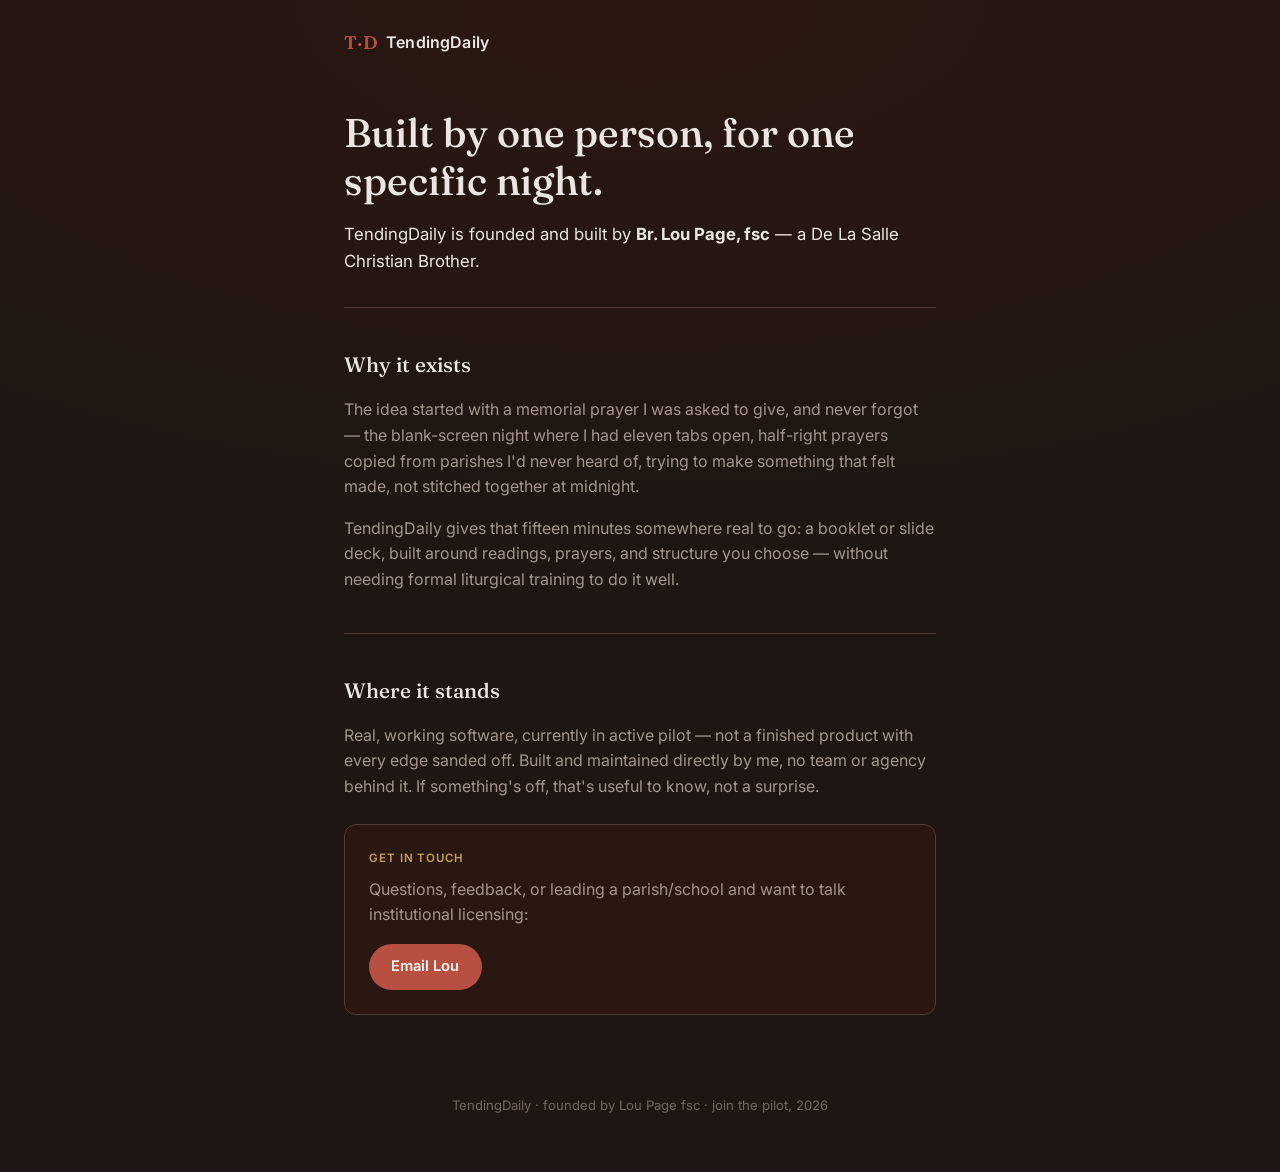
==== about.html @ 870e1d35 "Sync landing page from TendingDaily@7552f2627cc9c32743590287444f33783a6c4552" ====
<!DOCTYPE html>
<html lang="en">
<head>
<meta charset="UTF-8">
<meta name="viewport" content="width=device-width, initial-scale=1">
<title>About — TendingDaily</title>
<meta name="description" content="Who built TendingDaily, and why.">
<link rel="preconnect" href="https://fonts.googleapis.com">
<link rel="preconnect" href="https://fonts.gstatic.com" crossorigin>
<link href="https://fonts.googleapis.com/css2?family=Fraunces:opsz,wght@9..144,400;9..144,500;9..144,600&family=Inter:wght@400;500;600&display=swap" rel="stylesheet">
<script async src="https://www.googletagmanager.com/gtag/js?id=G-HCT4HWGS5W"></script>
<script>
  window.dataLayer = window.dataLayer || [];
  function gtag(){dataLayer.push(arguments);}
  gtag('js', new Date());
  gtag('config', 'G-HCT4HWGS5W');
</script>
<style>
  :root {
    --terracotta: oklch(56.2% 0.138 29.8);
    --terracotta-deep: oklch(49.5% 0.124 29.2);
    --gold: oklch(72% 0.10 80);
    --ink: oklch(93% 0.008 53);
    --ink-soft: oklch(68% 0.02 50);
    --ink-faint: oklch(52% 0.02 50);
    --paper: oklch(21% 0.016 40);
    --vellum: oklch(23% 0.035 38);
    --border: oklch(38% 0.03 40);
    --on-terracotta: oklch(98.2% 0.004 53);
    --font-display: 'Fraunces', Georgia, 'Times New Roman', serif;
    --font-body: 'Inter', -apple-system, BlinkMacSystemFont, sans-serif;
  }
  * { box-sizing: border-box; }
  html { scroll-behavior: smooth; }
  body {
    margin: 0;
    background: radial-gradient(ellipse 120% 60% at 50% 0%, var(--vellum), var(--paper) 70%);
    color: var(--ink);
    font-family: var(--font-body);
    line-height: 1.6;
    -webkit-font-smoothing: antialiased;
  }
  .wrap { max-width: 640px; margin: 0 auto; padding: 0 1.5rem; }
  header.site {
    display: flex;
    align-items: center;
    gap: 0.5rem;
    padding: 1.75rem 1.5rem;
    max-width: 640px;
    margin: 0 auto;
  }
  header.site a { display: flex; align-items: center; gap: 0.5rem; text-decoration: none; color: inherit; }
  header.site .mark { font-family: var(--font-display); color: var(--terracotta); font-weight: 600; font-size: 1.15rem; letter-spacing: 0.02em; }
  header.site .name { font-weight: 600; letter-spacing: 0.01em; }
  section { padding: 2.5rem 0; }
  section.hero { padding-top: 1.5rem; padding-bottom: 2rem; }
  section + section { border-top: 1px solid var(--border); }
  h1 { font-family: var(--font-display); font-weight: 500; font-size: clamp(1.9rem, 5vw, 2.5rem); line-height: 1.2; margin: 0 0 1rem; color: var(--ink); }
  h2 { font-family: var(--font-display); font-weight: 500; font-size: 1.3rem; margin: 0 0 1rem; color: var(--ink); }
  p { color: var(--ink-soft); margin: 0 0 1rem; }
  p:last-child { margin-bottom: 0; }
  p.lead { color: var(--ink); font-size: 1.05rem; }
  .card {
    background: var(--vellum);
    border: 1px solid var(--border);
    border-radius: 0.75rem;
    padding: 1.5rem;
  }
  .card .kicker { font-size: 0.72rem; text-transform: uppercase; letter-spacing: 0.08em; color: var(--gold); margin: 0 0 0.6rem; font-weight: 600; }
  .btn {
    display: inline-block;
    padding: 0.7rem 1.4rem;
    border-radius: 999px;
    font-weight: 600;
    font-size: 0.92rem;
    text-decoration: none;
    font-family: var(--font-body);
    background: var(--terracotta);
    color: var(--on-terracotta);
  }
  .btn:hover { background: var(--terracotta-deep); }
  footer { padding: 2.5rem 0 3.5rem; text-align: center; }
  footer p { font-size: 0.82rem; color: var(--ink-faint); }
  footer a { color: var(--ink-faint); }
</style>
</head>
<body>

<header class="site">
  <a href="/">
    <span class="mark">T·D</span>
    <span class="name">TendingDaily</span>
  </a>
</header>

<main class="wrap">

  <section class="hero">
    <h1>Built by one person, for one specific night.</h1>
    <p class="lead">TendingDaily is founded and built by <strong>Br. Lou Page, fsc</strong> — a De La Salle Christian Brother.</p>
  </section>

  <section>
    <h2>Why it exists</h2>
    <p>The idea started with a memorial prayer I was asked to give, and never forgot — the blank-screen night where I had eleven tabs open, half-right prayers copied from parishes I'd never heard of, trying to make something that felt made, not stitched together at midnight.</p>
    <p>TendingDaily gives that fifteen minutes somewhere real to go: a booklet or slide deck, built around readings, prayers, and structure you choose — without needing formal liturgical training to do it well.</p>
  </section>

  <section>
    <h2>Where it stands</h2>
    <p>Real, working software, currently in active pilot — not a finished product with every edge sanded off. Built and maintained directly by me, no team or agency behind it. If something's off, that's useful to know, not a surprise.</p>
    <div class="card" style="margin-top:1.5rem;">
      <p class="kicker">Get in touch</p>
      <p style="margin-bottom:1rem;">Questions, feedback, or leading a parish/school and want to talk institutional licensing:</p>
      <a class="btn" href="mailto:ourenglish2019@gmail.com?subject=TendingDaily" onclick="gtag('event','about_contact_click')">Email Lou</a>
    </div>
  </section>

</main>

<footer>
  <p>TendingDaily &middot; founded by Lou Page fsc &middot; join the pilot, 2026</p>
</footer>

</body>
</html>
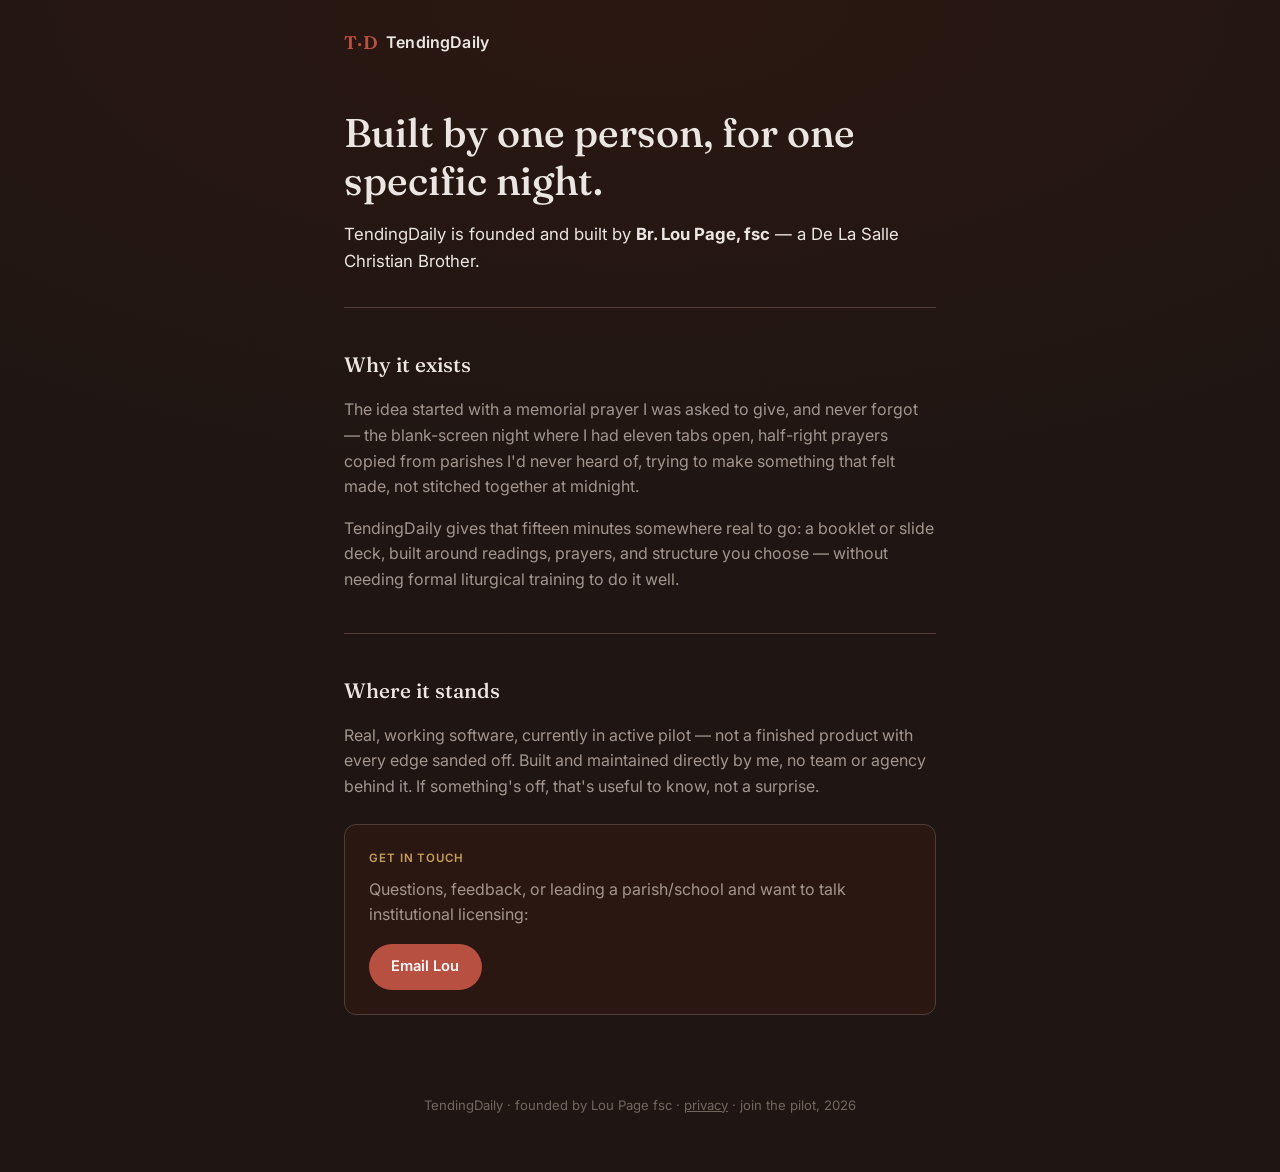
==== commit 7aa0ad1a: "Sync landing page from TendingDaily@5c468976532446432bcbd7b3f8d100862ac8a9dd" ====
--- a/about.html
+++ b/about.html
@@ -119,7 +119,7 @@
 </main>
 
 <footer>
-  <p>TendingDaily &middot; founded by Lou Page fsc &middot; join the pilot, 2026</p>
+  <p>TendingDaily &middot; founded by Lou Page fsc &middot; <a href="/privacy.html">privacy</a> &middot; join the pilot, 2026</p>
 </footer>
 
 </body>
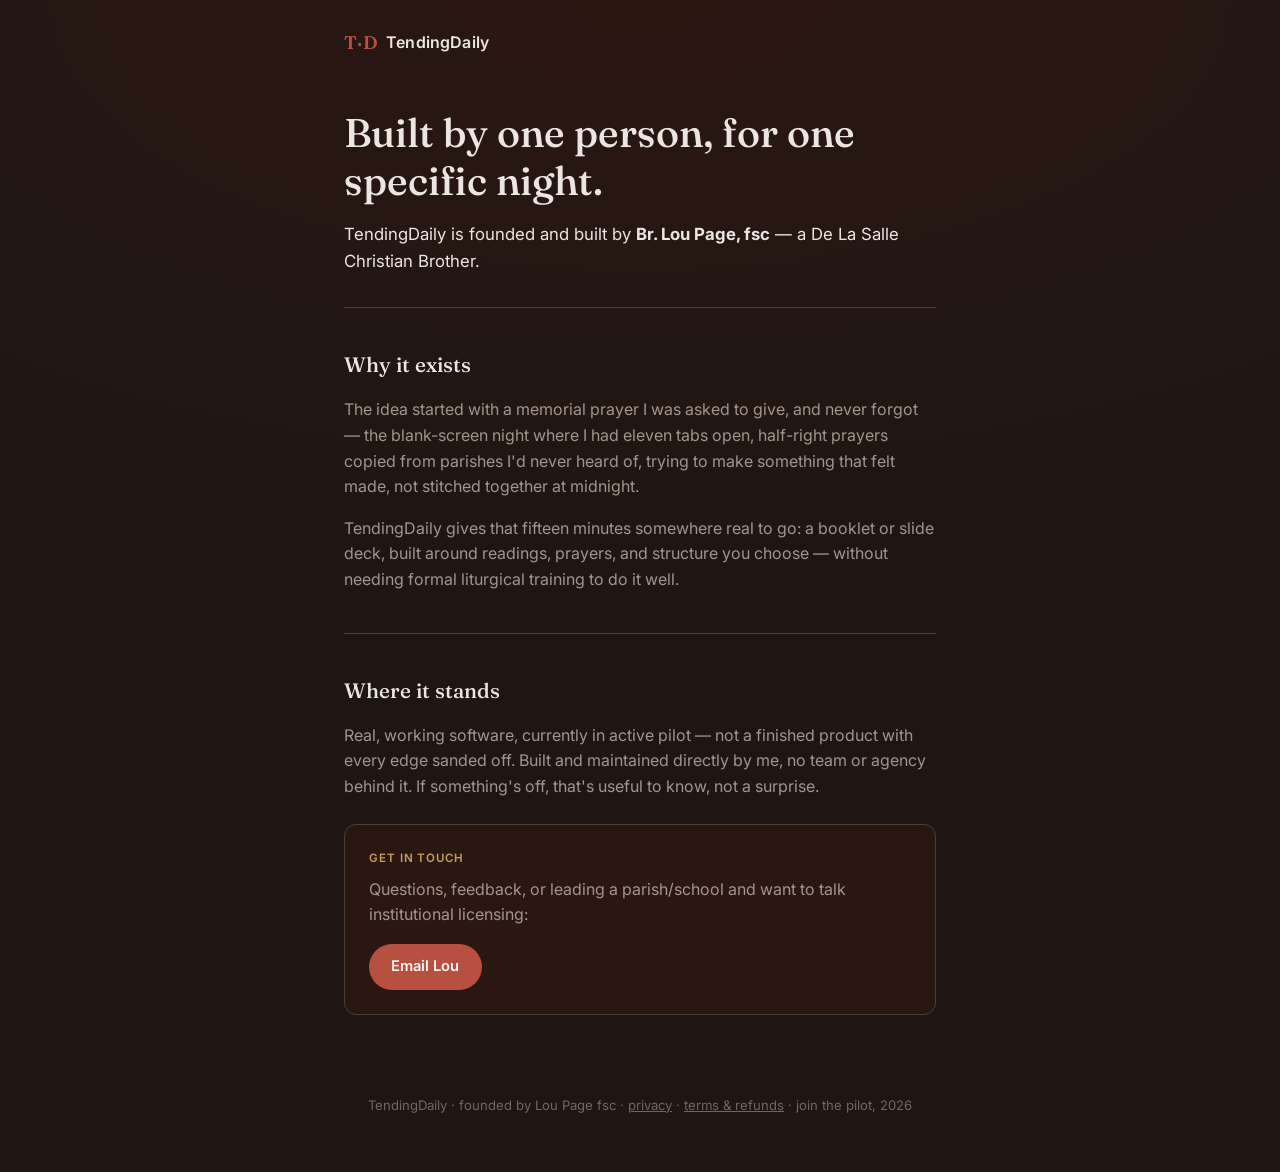
==== commit 41780f40: "Sync landing page from TendingDaily@bb7f7d50a0fe16bbb4cb8b2cedf9a20c2f81bc16" ====
--- a/about.html
+++ b/about.html
@@ -119,7 +119,7 @@
 </main>
 
 <footer>
-  <p>TendingDaily &middot; founded by Lou Page fsc &middot; <a href="/privacy.html">privacy</a> &middot; join the pilot, 2026</p>
+  <p>TendingDaily &middot; founded by Lou Page fsc &middot; <a href="/privacy.html">privacy</a> &middot; <a href="/terms.html">terms &amp; refunds</a> &middot; join the pilot, 2026</p>
 </footer>
 
 </body>
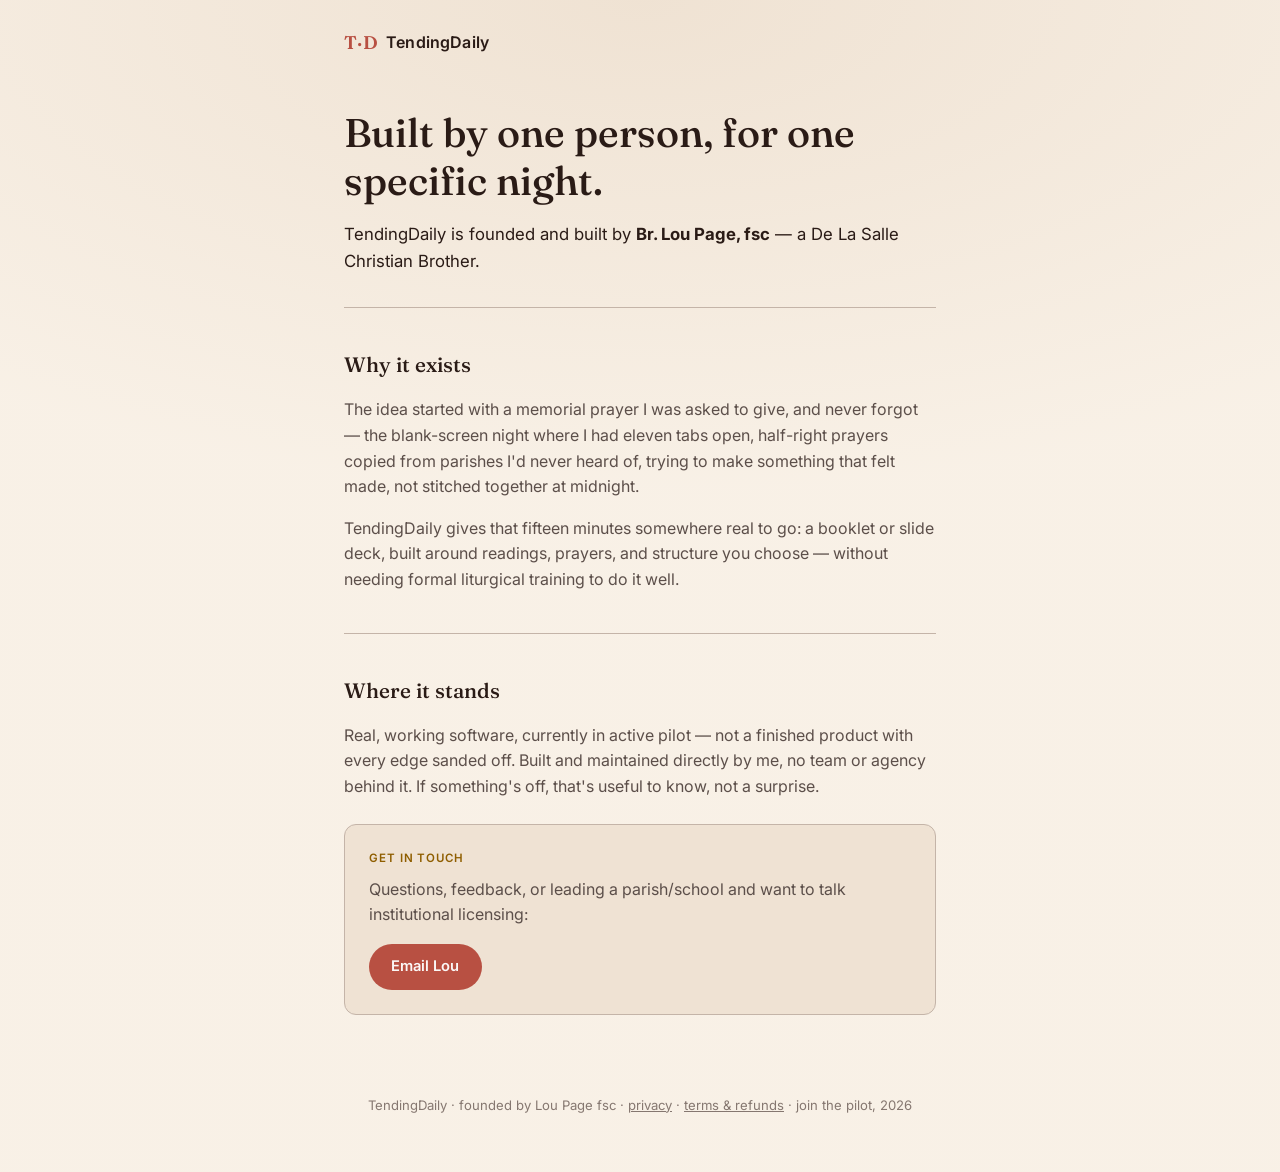
==== commit e2fb25b5: "Sync landing page from TendingDaily@242c21a2e7713216bc538ce866be7b1016a8a515" ====
--- a/about.html
+++ b/about.html
@@ -17,15 +17,17 @@
 </script>
 <style>
   :root {
+    /* Round 53: reverted to light parchment -- see frontend/styles.css's
+       file-header comment for the reasoning. */
     --terracotta: oklch(56.2% 0.138 29.8);
     --terracotta-deep: oklch(49.5% 0.124 29.2);
-    --gold: oklch(72% 0.10 80);
-    --ink: oklch(93% 0.008 53);
-    --ink-soft: oklch(68% 0.02 50);
-    --ink-faint: oklch(52% 0.02 50);
-    --paper: oklch(21% 0.016 40);
-    --vellum: oklch(23% 0.035 38);
-    --border: oklch(38% 0.03 40);
+    --gold: oklch(52% 0.13 80);
+    --ink: oklch(24% 0.025 40);
+    --ink-soft: oklch(44% 0.02 45);
+    --ink-faint: oklch(58% 0.02 50);
+    --paper: oklch(96% 0.016 75);
+    --vellum: oklch(92% 0.025 72);
+    --border: oklch(78% 0.025 60);
     --on-terracotta: oklch(98.2% 0.004 53);
     --font-display: 'Fraunces', Georgia, 'Times New Roman', serif;
     --font-body: 'Inter', -apple-system, BlinkMacSystemFont, sans-serif;
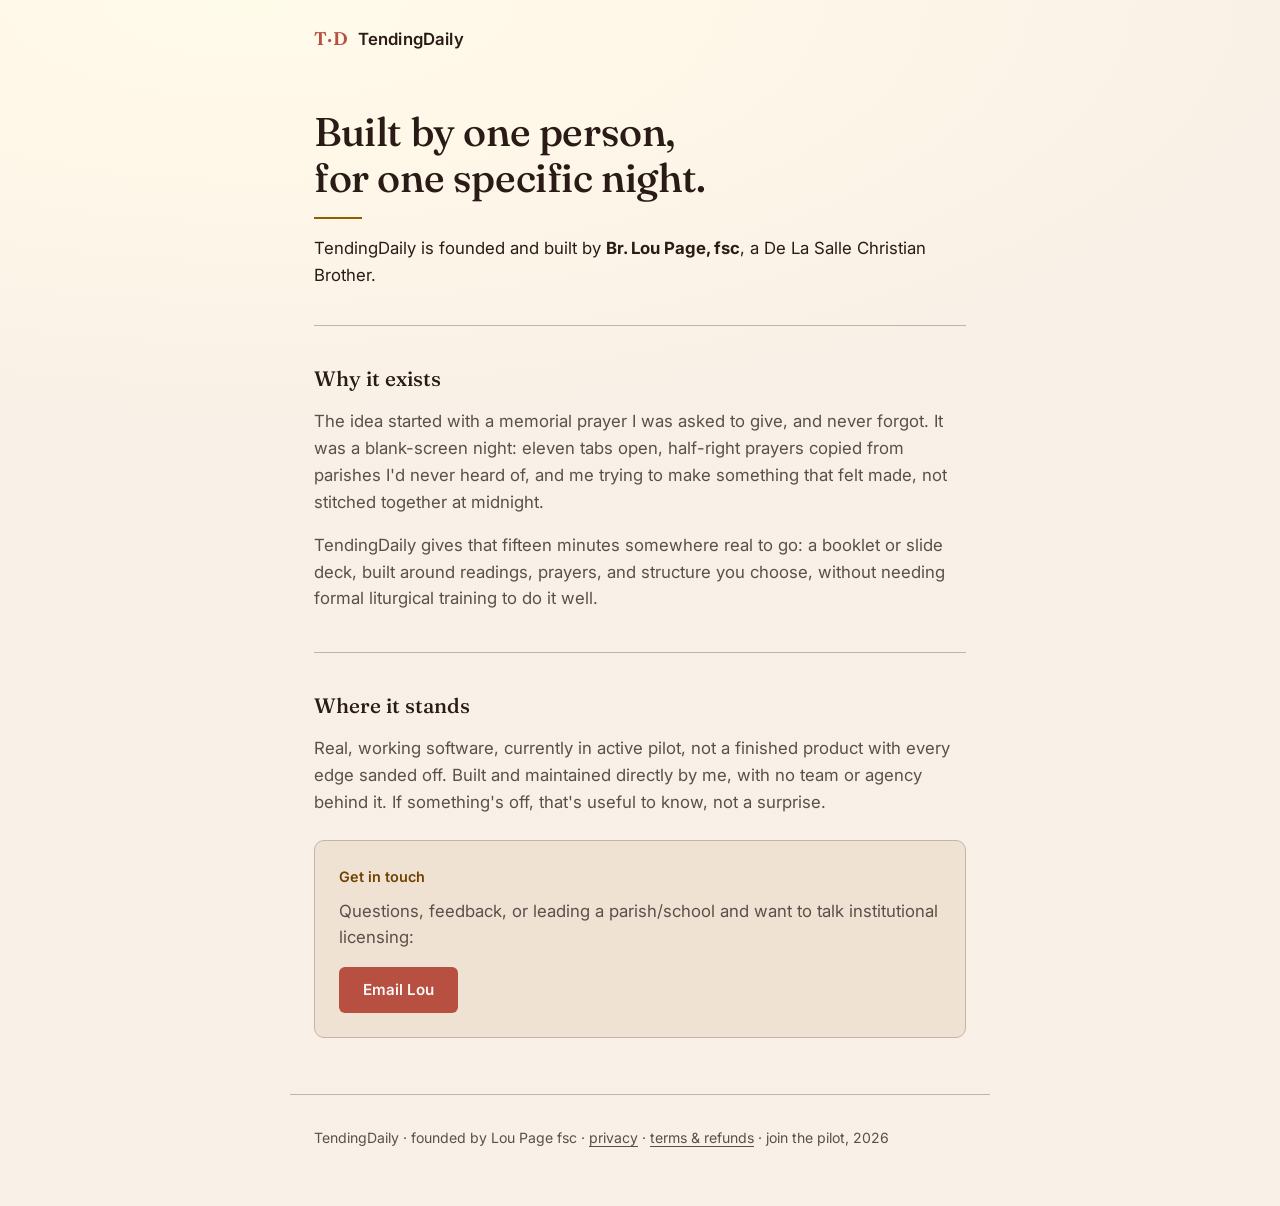
==== commit 14ed528b: "Sync landing page from TendingDaily@bc96e8c4b74b5154d76df13c711ea457cc04abda" ====
--- a/about.html
+++ b/about.html
@@ -3,7 +3,7 @@
 <head>
 <meta charset="UTF-8">
 <meta name="viewport" content="width=device-width, initial-scale=1">
-<title>About — TendingDaily</title>
+<title>About: TendingDaily</title>
 <meta name="description" content="Who built TendingDaily, and why.">
 <link rel="preconnect" href="https://fonts.googleapis.com">
 <link rel="preconnect" href="https://fonts.gstatic.com" crossorigin>
@@ -15,76 +15,8 @@
   gtag('js', new Date());
   gtag('config', 'G-HCT4HWGS5W');
 </script>
-<style>
-  :root {
-    /* Round 53: reverted to light parchment -- see frontend/styles.css's
-       file-header comment for the reasoning. */
-    --terracotta: oklch(56.2% 0.138 29.8);
-    --terracotta-deep: oklch(49.5% 0.124 29.2);
-    --gold: oklch(52% 0.13 80);
-    --ink: oklch(24% 0.025 40);
-    --ink-soft: oklch(44% 0.02 45);
-    --ink-faint: oklch(58% 0.02 50);
-    --paper: oklch(96% 0.016 75);
-    --vellum: oklch(92% 0.025 72);
-    --border: oklch(78% 0.025 60);
-    --on-terracotta: oklch(98.2% 0.004 53);
-    --font-display: 'Fraunces', Georgia, 'Times New Roman', serif;
-    --font-body: 'Inter', -apple-system, BlinkMacSystemFont, sans-serif;
-  }
-  * { box-sizing: border-box; }
-  html { scroll-behavior: smooth; }
-  body {
-    margin: 0;
-    background: radial-gradient(ellipse 120% 60% at 50% 0%, var(--vellum), var(--paper) 70%);
-    color: var(--ink);
-    font-family: var(--font-body);
-    line-height: 1.6;
-    -webkit-font-smoothing: antialiased;
-  }
-  .wrap { max-width: 640px; margin: 0 auto; padding: 0 1.5rem; }
-  header.site {
-    display: flex;
-    align-items: center;
-    gap: 0.5rem;
-    padding: 1.75rem 1.5rem;
-    max-width: 640px;
-    margin: 0 auto;
-  }
-  header.site a { display: flex; align-items: center; gap: 0.5rem; text-decoration: none; color: inherit; }
-  header.site .mark { font-family: var(--font-display); color: var(--terracotta); font-weight: 600; font-size: 1.15rem; letter-spacing: 0.02em; }
-  header.site .name { font-weight: 600; letter-spacing: 0.01em; }
-  section { padding: 2.5rem 0; }
-  section.hero { padding-top: 1.5rem; padding-bottom: 2rem; }
-  section + section { border-top: 1px solid var(--border); }
-  h1 { font-family: var(--font-display); font-weight: 500; font-size: clamp(1.9rem, 5vw, 2.5rem); line-height: 1.2; margin: 0 0 1rem; color: var(--ink); }
-  h2 { font-family: var(--font-display); font-weight: 500; font-size: 1.3rem; margin: 0 0 1rem; color: var(--ink); }
-  p { color: var(--ink-soft); margin: 0 0 1rem; }
-  p:last-child { margin-bottom: 0; }
-  p.lead { color: var(--ink); font-size: 1.05rem; }
-  .card {
-    background: var(--vellum);
-    border: 1px solid var(--border);
-    border-radius: 0.75rem;
-    padding: 1.5rem;
-  }
-  .card .kicker { font-size: 0.72rem; text-transform: uppercase; letter-spacing: 0.08em; color: var(--gold); margin: 0 0 0.6rem; font-weight: 600; }
-  .btn {
-    display: inline-block;
-    padding: 0.7rem 1.4rem;
-    border-radius: 999px;
-    font-weight: 600;
-    font-size: 0.92rem;
-    text-decoration: none;
-    font-family: var(--font-body);
-    background: var(--terracotta);
-    color: var(--on-terracotta);
-  }
-  .btn:hover { background: var(--terracotta-deep); }
-  footer { padding: 2.5rem 0 3.5rem; text-align: center; }
-  footer p { font-size: 0.82rem; color: var(--ink-faint); }
-  footer a { color: var(--ink-faint); }
-</style>
+<meta name="color-scheme" content="light">
+<link rel="stylesheet" href="/doc.css">
 </head>
 <body>
 
@@ -99,18 +31,18 @@
 
   <section class="hero">
     <h1>Built by one person, for one specific night.</h1>
-    <p class="lead">TendingDaily is founded and built by <strong>Br. Lou Page, fsc</strong> — a De La Salle Christian Brother.</p>
+    <p class="lead">TendingDaily is founded and built by <strong>Br. Lou Page, fsc</strong>, a De La Salle Christian Brother.</p>
   </section>
 
   <section>
     <h2>Why it exists</h2>
-    <p>The idea started with a memorial prayer I was asked to give, and never forgot — the blank-screen night where I had eleven tabs open, half-right prayers copied from parishes I'd never heard of, trying to make something that felt made, not stitched together at midnight.</p>
-    <p>TendingDaily gives that fifteen minutes somewhere real to go: a booklet or slide deck, built around readings, prayers, and structure you choose — without needing formal liturgical training to do it well.</p>
+    <p>The idea started with a memorial prayer I was asked to give, and never forgot. It was a blank-screen night: eleven tabs open, half-right prayers copied from parishes I'd never heard of, and me trying to make something that felt made, not stitched together at midnight.</p>
+    <p>TendingDaily gives that fifteen minutes somewhere real to go: a booklet or slide deck, built around readings, prayers, and structure you choose, without needing formal liturgical training to do it well.</p>
   </section>
 
   <section>
     <h2>Where it stands</h2>
-    <p>Real, working software, currently in active pilot — not a finished product with every edge sanded off. Built and maintained directly by me, no team or agency behind it. If something's off, that's useful to know, not a surprise.</p>
+    <p>Real, working software, currently in active pilot, not a finished product with every edge sanded off. Built and maintained directly by me, with no team or agency behind it. If something's off, that's useful to know, not a surprise.</p>
     <div class="card" style="margin-top:1.5rem;">
       <p class="kicker">Get in touch</p>
       <p style="margin-bottom:1rem;">Questions, feedback, or leading a parish/school and want to talk institutional licensing:</p>
--- a/doc.css
+++ b/doc.css
@@ -0,0 +1,116 @@
+/* Shared styles for about / privacy / terms. Tokens mirror index.html and DESIGN.md. */
+:root {
+  --terracotta: oklch(56.2% 0.138 29.8);
+  --terracotta-deep: oklch(49.5% 0.124 29.2);
+  --terracotta-banked: oklch(38% 0.10 29.5);
+  --gold: oklch(52% 0.13 80);
+  --gold-deep: oklch(42% 0.12 78);
+  --ink: oklch(24% 0.025 40);
+  --ink-soft: oklch(44% 0.02 45);
+  --ink-faint: oklch(52% 0.02 50);
+  --paper: oklch(96% 0.016 75);
+  --vellum: oklch(92% 0.025 72);
+  --vellum-deep: oklch(87% 0.035 68);
+  --border: oklch(78% 0.025 60);
+  --on-terracotta: oklch(98.2% 0.004 53);
+  --font-display: 'Fraunces', Georgia, 'Times New Roman', serif;
+  --font-body: 'Inter', -apple-system, BlinkMacSystemFont, 'Segoe UI', sans-serif;
+  --radius-sm: 6px;
+  --radius-md: 10px;
+  --ease-out: cubic-bezier(0.23, 1, 0.32, 1);
+}
+
+* { box-sizing: border-box; }
+html { scroll-behavior: smooth; color-scheme: light; }
+body {
+  margin: 0;
+  background: radial-gradient(ellipse 120% 50% at 20% 0%, oklch(99% 0.025 85), var(--paper) 70%);
+  color: var(--ink);
+  font-family: var(--font-body);
+  font-size: 1.05rem;
+  line-height: 1.6;
+  -webkit-font-smoothing: antialiased;
+}
+
+.wrap { max-width: 700px; margin: 0 auto; padding: 0 1.5rem; }
+
+header.site {
+  display: flex;
+  align-items: baseline;
+  max-width: 700px;
+  margin: 0 auto;
+  padding: 1.5rem 1.5rem;
+}
+header.site a { display: flex; align-items: baseline; gap: 0.6rem; text-decoration: none; color: inherit; }
+header.site a:focus-visible { outline: 2px solid var(--gold); outline-offset: 4px; border-radius: var(--radius-sm); }
+header.site .mark { font-family: var(--font-display); color: var(--terracotta); font-weight: 600; font-size: 1.15rem; letter-spacing: 0.02em; }
+header.site .name { font-weight: 600; letter-spacing: 0.01em; }
+
+section { padding: 2.5rem 0; }
+section.hero { padding-top: 2rem; padding-bottom: 2.25rem; }
+section + section { border-top: 1px solid var(--border); }
+
+h1, h2 { font-family: var(--font-display); font-weight: 500; color: var(--ink); margin: 0 0 1rem; text-wrap: balance; }
+h1 { font-size: clamp(1.9rem, 4.5vw, 2.5rem); line-height: 1.15; letter-spacing: -0.01em; }
+/* Rubric Rule under the page title only */
+h1::after { content: ""; display: block; width: 48px; height: 2px; background: var(--gold); margin-top: 1rem; }
+h2 { font-size: 1.3rem; line-height: 1.25; scroll-margin-top: 1.5rem; }
+
+p { color: var(--ink-soft); margin: 0 0 1rem; max-width: 65ch; }
+p:last-child { margin-bottom: 0; }
+p.lead { color: var(--ink); }
+ul { color: var(--ink-soft); margin: 0 0 1rem; padding-left: 1.2rem; max-width: 65ch; }
+li { margin-bottom: 0.6rem; }
+li:last-child { margin-bottom: 0; }
+li strong { color: var(--ink); }
+
+main a:not(.btn) { color: var(--terracotta-deep); text-underline-offset: 3px; }
+main a:not(.btn):focus-visible { outline: 2px solid var(--gold); outline-offset: 2px; border-radius: 2px; }
+
+.meta { font-size: 0.88rem; color: var(--ink-soft); margin: 0 0 1.5rem; }
+.toc { list-style: none; margin: 0; padding: 0; display: flex; flex-direction: column; gap: 0.5rem; }
+.toc li { margin: 0; }
+.toc a { font-size: 0.98rem; }
+
+.card {
+  background: var(--vellum);
+  border: 1px solid var(--border);
+  border-radius: var(--radius-md);
+  padding: 1.5rem;
+}
+.card .kicker { font-size: 0.9rem; font-weight: 600; color: var(--gold-deep); margin: 0 0 0.6rem; }
+.todo {
+  background: var(--vellum);
+  border: 1px dashed var(--ink-faint);
+  border-radius: var(--radius-sm);
+  padding: 0.8rem 1rem;
+  font-size: 0.9rem;
+  color: var(--gold-deep);
+}
+
+.btn {
+  display: inline-flex;
+  align-items: center;
+  justify-content: center;
+  min-height: 46px;
+  padding: 0.75rem 1.5rem;
+  border-radius: var(--radius-sm);
+  font-family: var(--font-body);
+  font-weight: 600;
+  font-size: 0.95rem;
+  line-height: 1.2;
+  text-decoration: none;
+  background: var(--terracotta);
+  color: var(--on-terracotta);
+  transition: transform 160ms var(--ease-out), background-color 160ms ease;
+}
+.btn:active { transform: scale(0.97); background: var(--terracotta-banked); }
+.btn:focus-visible { outline: 2px solid var(--gold); outline-offset: 2px; }
+@media (hover: hover) and (pointer: fine) {
+  .btn:hover { background: var(--terracotta-deep); }
+}
+
+footer { max-width: 700px; margin: 1rem auto 0; padding: 2rem 1.5rem 3.5rem; border-top: 1px solid var(--border); }
+footer p { font-size: 0.88rem; color: var(--ink-soft); max-width: none; }
+footer a { color: var(--ink-soft); text-underline-offset: 3px; }
+footer a:focus-visible { outline: 2px solid var(--gold); outline-offset: 2px; }
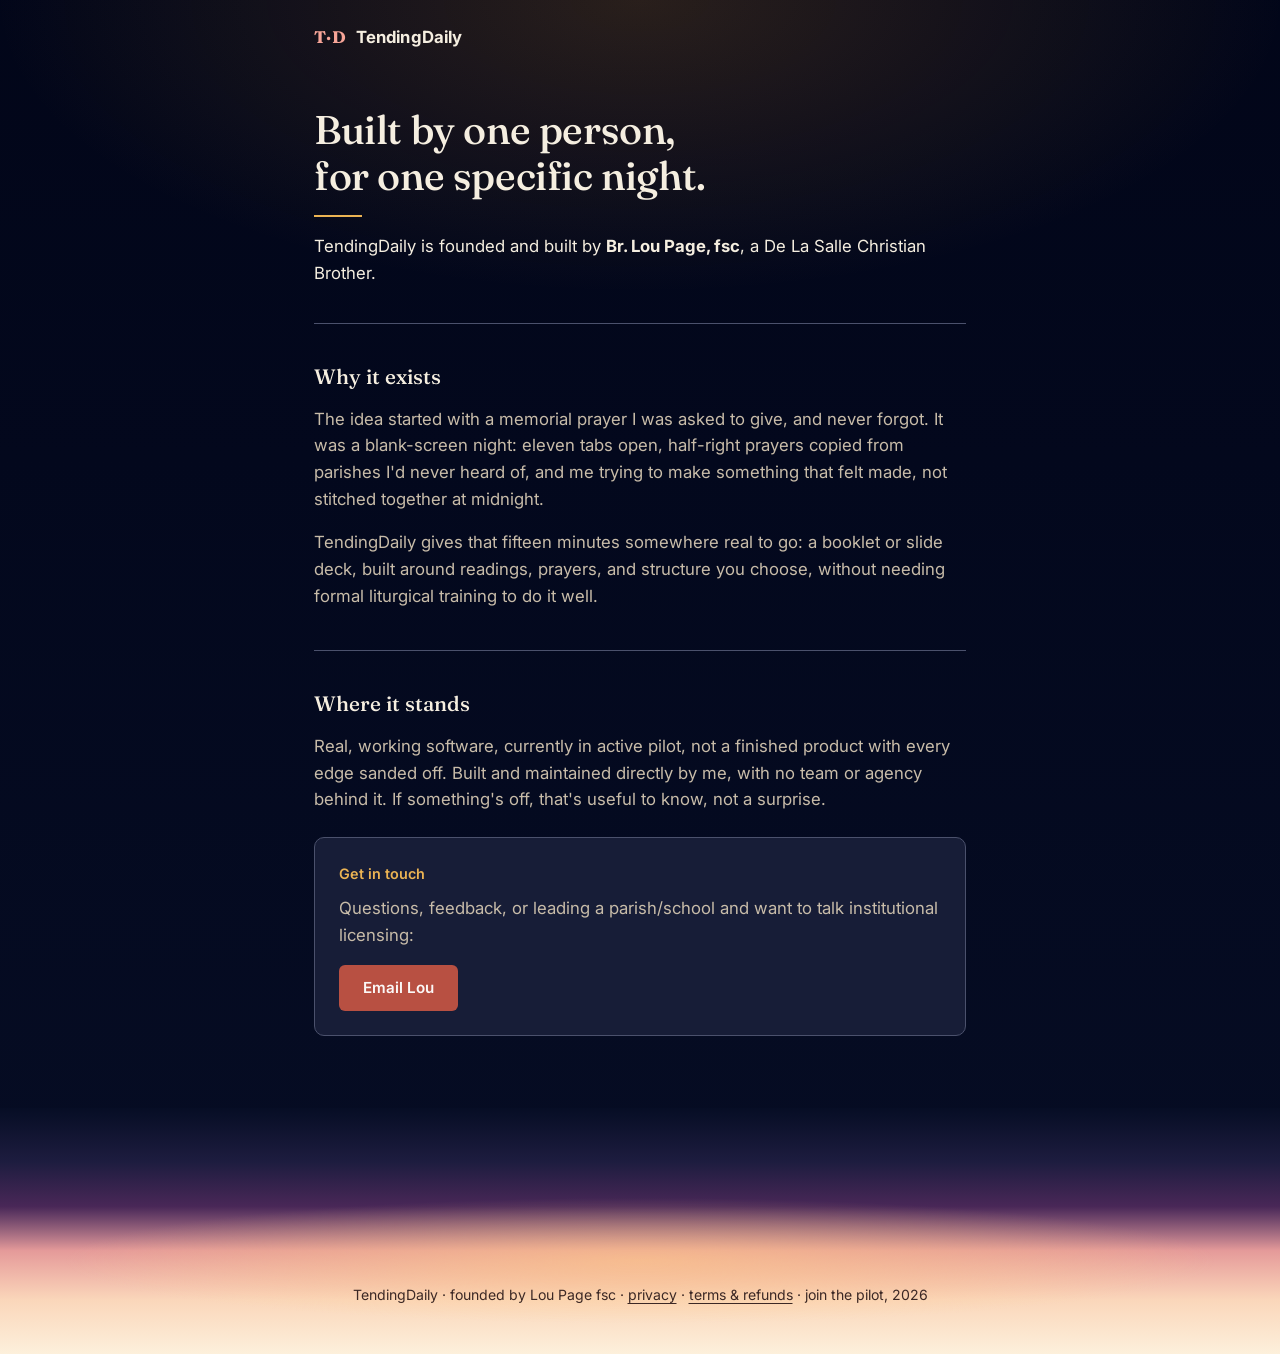
==== commit 48eca5dc: "Sync landing page from TendingDaily@5883c2ad798780b04f4da5fda6e1cd7dc14c1a7a" ====
--- a/about.html
+++ b/about.html
@@ -15,7 +15,7 @@
   gtag('js', new Date());
   gtag('config', 'G-HCT4HWGS5W');
 </script>
-<meta name="color-scheme" content="light">
+<meta name="color-scheme" content="dark">
 <link rel="stylesheet" href="/doc.css">
 </head>
 <body>
--- a/doc.css
+++ b/doc.css
@@ -1,18 +1,22 @@
-/* Shared styles for about / privacy / terms. Tokens mirror index.html and DESIGN.md. */
+/* Shared styles for about / privacy / terms. Same dark-to-light journey as
+   the landing page and the wizard: midnight navy content, then a text-free
+   horizon footer through dusk plum and dawn rose to morning cream. */
 :root {
   --terracotta: oklch(56.2% 0.138 29.8);
   --terracotta-deep: oklch(49.5% 0.124 29.2);
   --terracotta-banked: oklch(38% 0.10 29.5);
-  --gold: oklch(52% 0.13 80);
-  --gold-deep: oklch(42% 0.12 78);
-  --ink: oklch(24% 0.025 40);
-  --ink-soft: oklch(44% 0.02 45);
-  --ink-faint: oklch(52% 0.02 50);
-  --paper: oklch(96% 0.016 75);
-  --vellum: oklch(92% 0.025 72);
-  --vellum-deep: oklch(87% 0.035 68);
-  --border: oklch(78% 0.025 60);
   --on-terracotta: oklch(98.2% 0.004 53);
+
+  /* night tokens */
+  --ink: oklch(95% 0.02 85);
+  --ink-soft: oklch(80% 0.03 80);
+  --gold: oklch(80% 0.13 78);
+  --gold-deep: oklch(86% 0.12 82);
+  --vellum: oklch(24% 0.05 272);
+  --vellum-deep: oklch(31% 0.055 275);
+  --border: oklch(44% 0.045 275);
+  --link: oklch(80% 0.10 30);
+
   --font-display: 'Fraunces', Georgia, 'Times New Roman', serif;
   --font-body: 'Inter', -apple-system, BlinkMacSystemFont, 'Segoe UI', sans-serif;
   --radius-sm: 6px;
@@ -21,30 +25,36 @@
 }
 
 * { box-sizing: border-box; }
-html { scroll-behavior: smooth; color-scheme: light; }
+html { scroll-behavior: smooth; color-scheme: dark; background: linear-gradient(oklch(13% 0.045 265) 50%, oklch(96% 0.03 80) 50%); }
 body {
   margin: 0;
-  background: radial-gradient(ellipse 120% 50% at 20% 0%, oklch(99% 0.025 85), var(--paper) 70%);
+  min-height: 100vh;
+  display: flex;
+  flex-direction: column;
   color: var(--ink);
   font-family: var(--font-body);
   font-size: 1.05rem;
   line-height: 1.6;
   -webkit-font-smoothing: antialiased;
+  background:
+    radial-gradient(70% 30% at 50% 0%, oklch(66% 0.13 70 / 0.2), transparent 72%),
+    linear-gradient(180deg, oklch(13% 0.045 265), oklch(17% 0.05 268));
 }
 
-.wrap { max-width: 700px; margin: 0 auto; padding: 0 1.5rem; }
+.wrap { max-width: 700px; width: 100%; margin: 0 auto; padding: 0 1.5rem; flex: 1; }
 
 header.site {
   display: flex;
   align-items: baseline;
+  width: 100%;
   max-width: 700px;
   margin: 0 auto;
   padding: 1.5rem 1.5rem;
 }
 header.site a { display: flex; align-items: baseline; gap: 0.6rem; text-decoration: none; color: inherit; }
 header.site a:focus-visible { outline: 2px solid var(--gold); outline-offset: 4px; border-radius: var(--radius-sm); }
-header.site .mark { font-family: var(--font-display); color: var(--terracotta); font-weight: 600; font-size: 1.15rem; letter-spacing: 0.02em; }
-header.site .name { font-weight: 600; letter-spacing: 0.01em; }
+header.site .mark { font-family: var(--font-display); font-weight: 700; color: var(--link); letter-spacing: 0.02em; }
+header.site .name { font-weight: 700; letter-spacing: 0.01em; }
 
 section { padding: 2.5rem 0; }
 section.hero { padding-top: 2rem; padding-bottom: 2.25rem; }
@@ -64,8 +74,9 @@
 li:last-child { margin-bottom: 0; }
 li strong { color: var(--ink); }
 
-main a:not(.btn) { color: var(--terracotta-deep); text-underline-offset: 3px; }
+main a:not(.btn) { color: var(--link); text-underline-offset: 3px; }
 main a:not(.btn):focus-visible { outline: 2px solid var(--gold); outline-offset: 2px; border-radius: 2px; }
+@media (hover: hover) and (pointer: fine) { main a:not(.btn):hover { color: var(--ink); } }
 
 .meta { font-size: 0.88rem; color: var(--ink-soft); margin: 0 0 1.5rem; }
 .toc { list-style: none; margin: 0; padding: 0; display: flex; flex-direction: column; gap: 0.5rem; }
@@ -78,14 +89,14 @@
   border-radius: var(--radius-md);
   padding: 1.5rem;
 }
-.card .kicker { font-size: 0.9rem; font-weight: 600; color: var(--gold-deep); margin: 0 0 0.6rem; }
+.card .kicker { font-size: 0.9rem; font-weight: 600; color: var(--gold); margin: 0 0 0.6rem; }
 .todo {
   background: var(--vellum);
-  border: 1px dashed var(--ink-faint);
+  border: 1px dashed var(--border);
   border-radius: var(--radius-sm);
   padding: 0.8rem 1rem;
   font-size: 0.9rem;
-  color: var(--gold-deep);
+  color: var(--gold);
 }
 
 .btn {
@@ -110,7 +121,23 @@
   .btn:hover { background: var(--terracotta-deep); }
 }
 
-footer { max-width: 700px; margin: 1rem auto 0; padding: 2rem 1.5rem 3.5rem; border-top: 1px solid var(--border); }
+/* the horizon: navy, dusk plum, dawn rose, peach, morning cream. Text sits
+   in the last third, where the ground is already light. */
+footer {
+  --ink-soft: oklch(30% 0.03 30);
+  margin-top: 2rem;
+  padding: 11rem 1.5rem 3rem;
+  text-align: center;
+  background:
+    radial-gradient(60% 34% at 50% 62%, oklch(88% 0.11 70 / 0.6), transparent 75%),
+    linear-gradient(180deg,
+      oklch(17% 0.05 268) 0%,
+      oklch(25% 0.065 282) 22%,
+      oklch(34% 0.09 315) 40%,
+      oklch(76% 0.09 20) 58%,
+      oklch(90% 0.055 60) 78%,
+      oklch(96% 0.03 80) 100%);
+}
 footer p { font-size: 0.88rem; color: var(--ink-soft); max-width: none; }
 footer a { color: var(--ink-soft); text-underline-offset: 3px; }
-footer a:focus-visible { outline: 2px solid var(--gold); outline-offset: 2px; }
+footer a:focus-visible { outline: 2px solid oklch(42% 0.12 78); outline-offset: 2px; }
